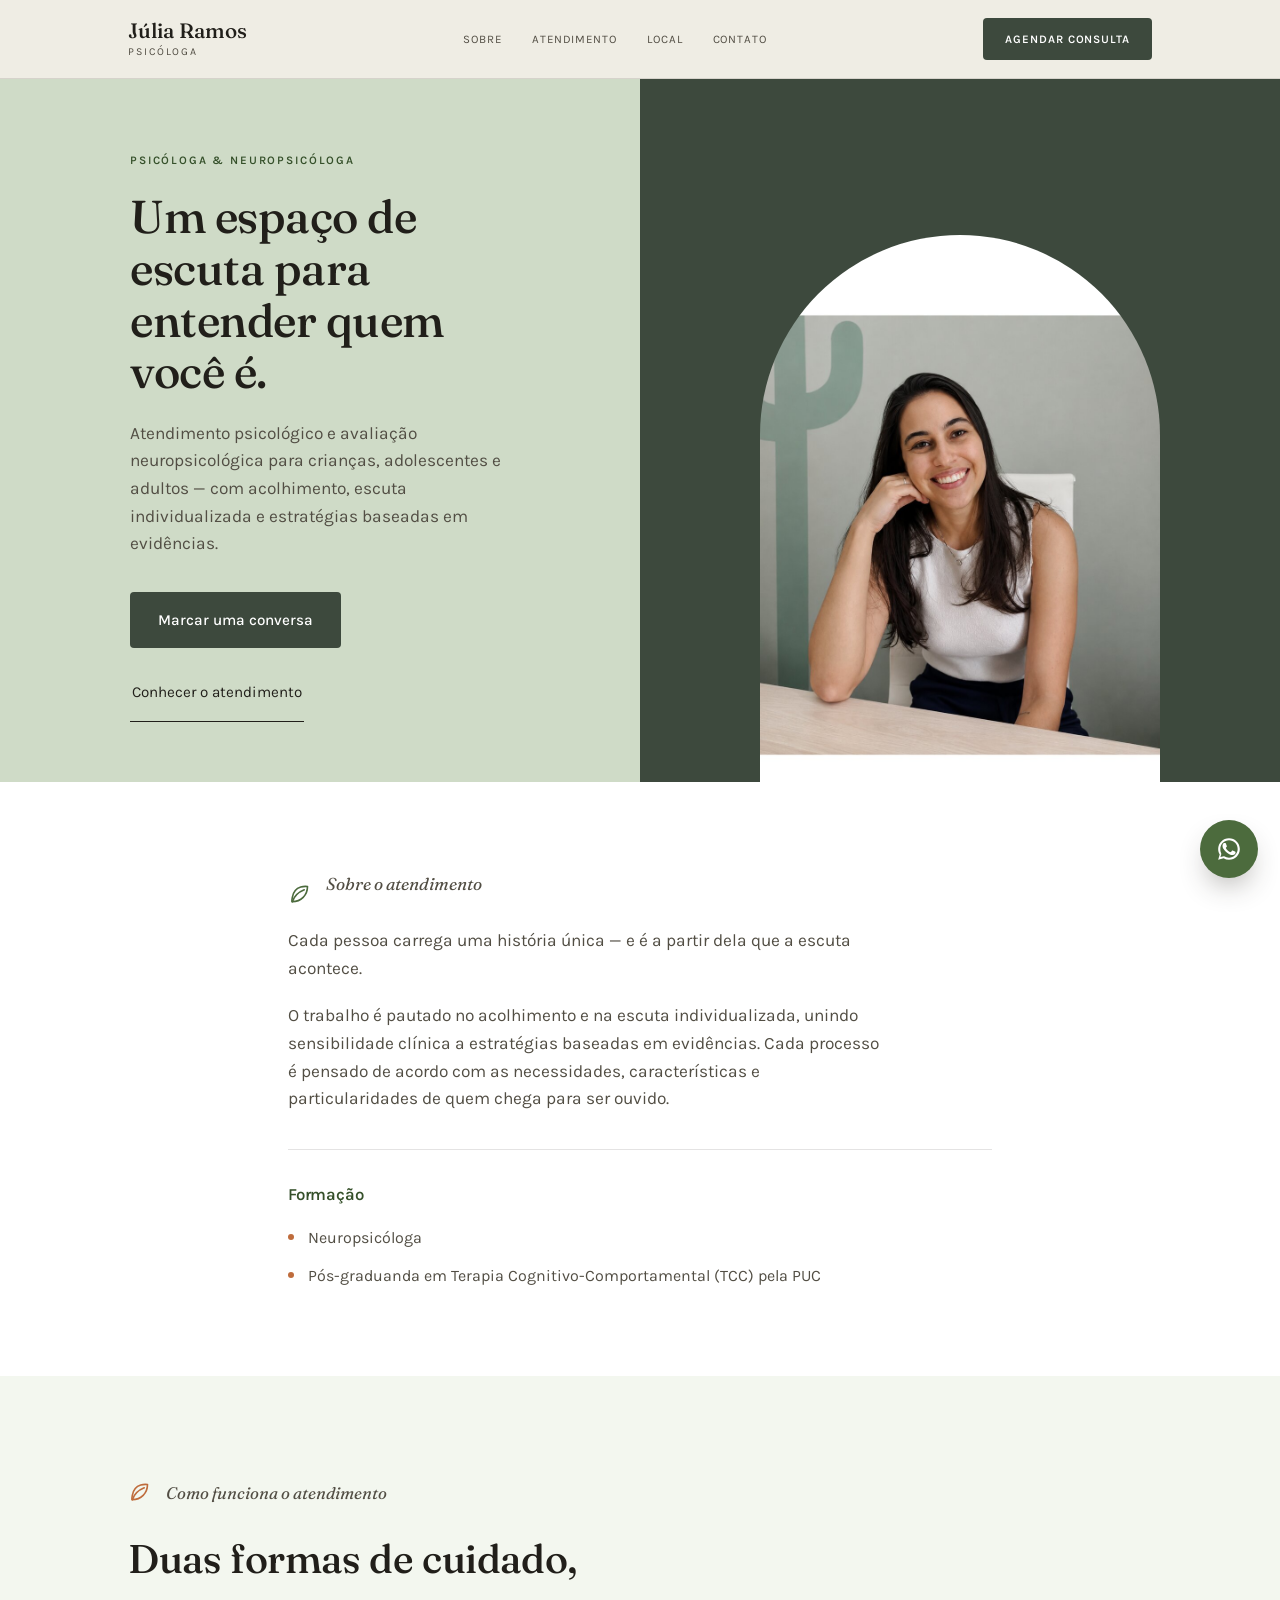
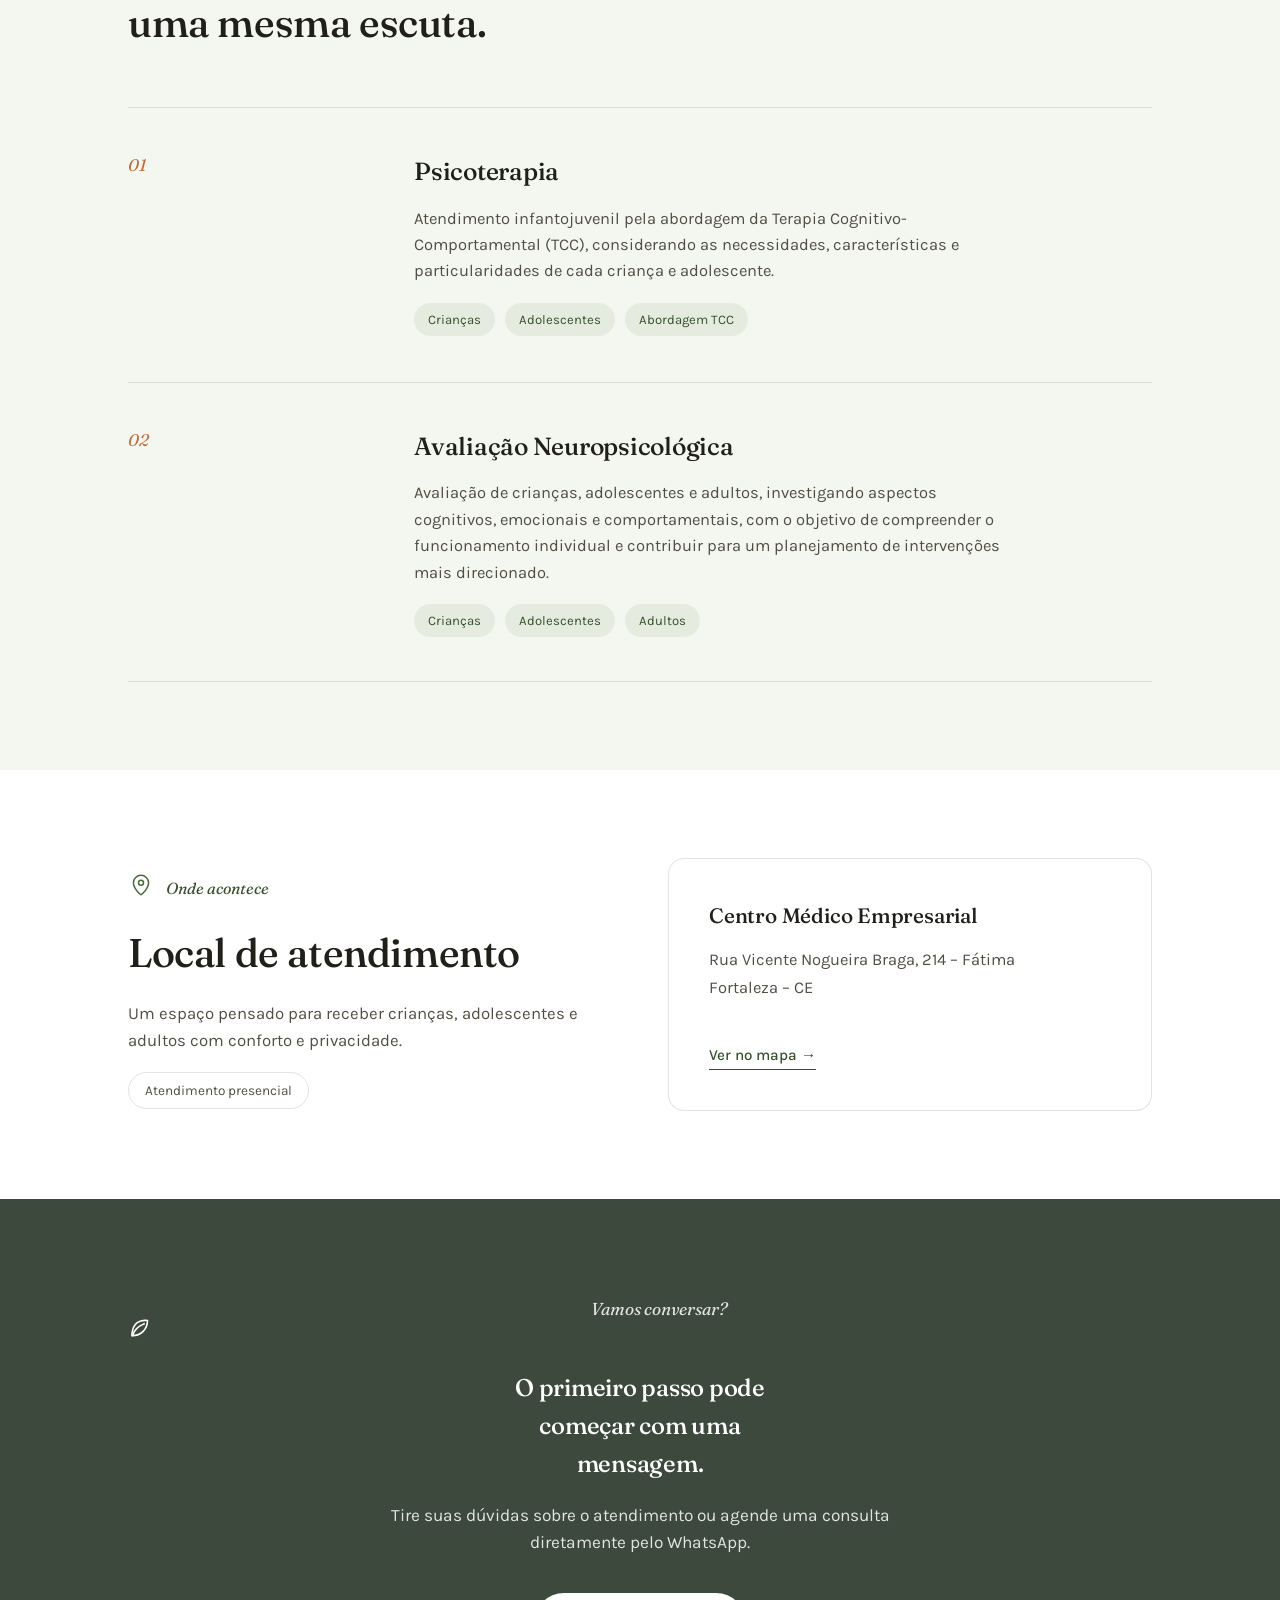
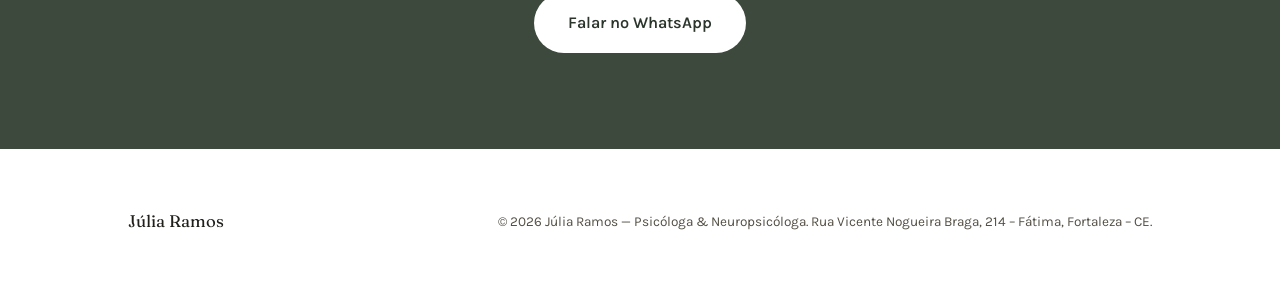
==== index.html @ c3bc4642 "corrige ícones ambíguos por folha simples" ====
<!DOCTYPE html>
<html lang="pt-BR">
<head>
<meta charset="UTF-8">
<meta name="viewport" content="width=device-width, initial-scale=1.0">
<title>Júlia Ramos | Psicóloga e Neuropsicóloga</title>
<meta name="description" content="Atendimento psicológico e avaliação neuropsicológica para crianças, adolescentes e adultos, em Fortaleza.">
<link rel="preconnect" href="https://fonts.googleapis.com">
<link rel="preconnect" href="https://fonts.gstatic.com" crossorigin>
<link href="https://fonts.googleapis.com/css2?family=Fraunces:ital,opsz,wght@0,9..144,300;0,9..144,400;0,9..144,500;0,9..144,600;1,9..144,400;1,9..144,500&family=Karla:wght@300;400;500;600&display=swap" rel="stylesheet">
<link rel="stylesheet" href="style.css">
</head>
<body>

<header>
  <div class="nav">
    <div class="brand">
      <span class="brand-name">Júlia Ramos</span>
      <span class="brand-sub">Psicóloga</span>
    </div>
    <nav class="links">
      <a href="#sobre">Sobre</a>
      <a href="#servicos">Atendimento</a>
      <a href="#local">Local</a>
      <a href="#contato">Contato</a>
    </nav>
    <a class="nav-cta" href="https://wa.me/558592596336" target="_blank" rel="noopener">Agendar consulta</a>
  </div>
</header>

<section class="hero-split">
  <div class="hero-left">
    <div class="hero-left-inner reveal">
      <p class="hero-eyebrow">Psicóloga &amp; Neuropsicóloga</p>
      <h1>Um espaço de escuta para entender quem você é.</h1>
      <p class="lede">Atendimento psicológico e avaliação neuropsicológica para crianças, adolescentes e adultos — com acolhimento, escuta individualizada e estratégias baseadas em evidências.</p>
      <div class="hero-actions">
        <a class="btn-primary" href="https://wa.me/558592596336" target="_blank" rel="noopener">
          Marcar uma conversa
        </a>
        <a class="btn-secondary" href="#servicos">Conhecer o atendimento</a>
      </div>
    </div>
  </div>
  <div class="hero-right">
    <div class="arch-photo">
      <img src="assets/foto-hero.jpg" alt="Júlia Ramos, psicóloga, sorrindo em seu consultório">
    </div>
  </div>
</section>

<section class="section" id="sobre">
  <div class="wrap about-grid">
    <div class="about-text reveal">
      <div class="kicker-row">
        <span class="scroll-icon" aria-hidden="true"><svg class="sway" viewBox="0 0 24 24" fill="none" stroke="var(--sage)" stroke-width="1.5" stroke-linecap="round" stroke-linejoin="round"><path d="M4 20c8 0 14-6 14-14 0 0-12-2-14 10-1 5 0 4 0 4z"/><path d="M4 20c2-6 6-9 11-11"/></svg></span>
        <p class="kicker">Sobre o atendimento</p>
      </div>
      <p>Cada pessoa carrega uma história única — e é a partir dela que a escuta acontece.</p>
      <p>O trabalho é pautado no acolhimento e na escuta individualizada, unindo sensibilidade clínica a estratégias baseadas em evidências. Cada processo é pensado de acordo com as necessidades, características e particularidades de quem chega para ser ouvido.</p>
      <div class="formacao">
        <h3>Formação</h3>
        <ul>
          <li>Neuropsicóloga</li>
          <li>Pós-graduanda em Terapia Cognitivo-Comportamental (TCC) pela PUC</li>
        </ul>
      </div>
    </div>
  </div>
</section>

<section class="section section-alt" id="servicos">
  <div class="wrap">
    <div class="section-head">
      <div class="kicker-row">
        <span class="scroll-icon" aria-hidden="true"><svg class="sway" viewBox="0 0 24 24" fill="none" stroke="var(--peach-deep)" stroke-width="1.5" stroke-linecap="round" stroke-linejoin="round"><path d="M4 20c8 0 14-6 14-14 0 0-12-2-14 10-1 5 0 4 0 4z"/><path d="M4 20c2-6 6-9 11-11"/></svg></span>
        <p class="kicker">Como funciona o atendimento</p>
      </div>
      <h2>Duas formas de cuidado, uma mesma escuta.</h2>
    </div>
    <div class="services">
      <div class="service-row reveal">
        <div class="service-num">01</div>
        <div>
          <h3>Psicoterapia</h3>
          <p>Atendimento infantojuvenil pela abordagem da Terapia Cognitivo-Comportamental (TCC), considerando as necessidades, características e particularidades de cada criança e adolescente.</p>
          <div class="service-tags">
            <span>Crianças</span>
            <span>Adolescentes</span>
            <span>Abordagem TCC</span>
          </div>
        </div>
      </div>
      <div class="service-row reveal" style="transition-delay:.12s;">
        <div class="service-num">02</div>
        <div>
          <h3>Avaliação Neuropsicológica</h3>
          <p>Avaliação de crianças, adolescentes e adultos, investigando aspectos cognitivos, emocionais e comportamentais, com o objetivo de compreender o funcionamento individual e contribuir para um planejamento de intervenções mais direcionado.</p>
          <div class="service-tags">
            <span>Crianças</span>
            <span>Adolescentes</span>
            <span>Adultos</span>
          </div>
        </div>
      </div>
    </div>
  </div>
</section>

<section class="section" id="local">
  <div class="wrap location-grid">
    <div class="reveal">
      <div class="kicker-row">
        <span class="scroll-icon" aria-hidden="true"><svg class="sway" viewBox="0 0 24 24" fill="none" stroke="var(--sage)" stroke-width="1.4" stroke-linecap="round"><path d="M12 21s-7-5.2-7-11a7 7 0 0114 0c0 5.8-7 11-7 11z"/><circle cx="12" cy="10" r="2.3"/></svg></span>
        <p class="kicker">Onde acontece</p>
      </div>
      <h2>Local de atendimento</h2>
      <p style="color:var(--ink-soft); margin-top:16px; font-size:1.05rem; max-width:48ch;">Um espaço pensado para receber crianças, adolescentes e adultos com conforto e privacidade.</p>
      <div class="modalities">
        <span>Atendimento presencial</span>
      </div>
    </div>
    <div class="location-card reveal" style="transition-delay:.12s;">
      <h3>Centro Médico Empresarial</h3>
      <p class="addr">Rua Vicente Nogueira Braga, 214 – Fátima<br>Fortaleza – CE</p>
      <a class="location-map-link" href="https://www.google.com/maps/search/?api=1&query=Rua+Vicente+Nogueira+Braga+214+F%C3%A1tima+Fortaleza" target="_blank" rel="noopener">
        Ver no mapa →
      </a>
    </div>
  </div>
</section>

<section class="cta-section" id="contato">
  <div class="wrap reveal">
    <div class="kicker-row" style="justify-content:center;">
      <span class="scroll-icon" aria-hidden="true"><svg class="sway" viewBox="0 0 24 24" fill="none" stroke="#fff" stroke-width="1.5" stroke-linecap="round" stroke-linejoin="round"><path d="M4 20c8 0 14-6 14-14 0 0-12-2-14 10-1 5 0 4 0 4z"/><path d="M4 20c2-6 6-9 11-11"/></svg></span>
      <p class="kicker" style="color:rgba(255,255,255,0.85);">Vamos conversar?</p>
    </div>
    <h2>O primeiro passo pode começar com uma mensagem.</h2>
    <p>Tire suas dúvidas sobre o atendimento ou agende uma consulta diretamente pelo WhatsApp.</p>
    <a class="btn-light" href="https://wa.me/558592596336" target="_blank" rel="noopener">
      Falar no WhatsApp
    </a>
  </div>
</section>

<footer>
  <div class="wrap footer-grid">
    <div class="footer-brand">
      <span class="brand-name" style="font-size:1.05rem;">Júlia Ramos</span>
    </div>
    <p class="fine">© 2026 Júlia Ramos — Psicóloga &amp; Neuropsicóloga. Rua Vicente Nogueira Braga, 214 – Fátima, Fortaleza – CE.</p>
  </div>
</footer>

<a class="wa-float" href="https://wa.me/558592596336" target="_blank" rel="noopener" aria-label="Conversar no WhatsApp">
  <svg viewBox="0 0 24 24" fill="currentColor"><path d="M17.472 14.382c-.297-.149-1.758-.867-2.03-.967-.273-.099-.471-.148-.67.15-.197.297-.767.966-.94 1.164-.173.199-.347.223-.644.075-.297-.15-1.255-.463-2.39-1.475-.883-.788-1.48-1.761-1.653-2.059-.173-.297-.018-.458.13-.606.134-.133.298-.347.446-.52.149-.174.198-.298.298-.497.099-.198.05-.371-.025-.52-.075-.149-.669-1.612-.916-2.207-.242-.579-.487-.5-.669-.51-.173-.008-.371-.01-.57-.01-.198 0-.52.074-.792.372-.272.297-1.04 1.016-1.04 2.479 0 1.462 1.065 2.875 1.213 3.074.149.198 2.096 3.2 5.077 4.487.709.306 1.262.489 1.694.625.712.226 1.36.194 1.872.118.571-.085 1.758-.719 2.006-1.413.248-.694.248-1.289.173-1.413-.074-.124-.272-.198-.57-.347z"/><path d="M12.001 2C6.478 2 2 6.478 2 12c0 1.887.525 3.649 1.436 5.152L2 22l4.973-1.406A9.96 9.96 0 0012 22c5.523 0 10-4.478 10-10S17.523 2 12.001 2zm0 18c-1.6 0-3.13-.418-4.467-1.213l-.32-.19-3.11.88.888-3.037-.208-.312A7.94 7.94 0 014 12c0-4.411 3.589-8 8.001-8C16.412 4 20 7.589 20 12s-3.588 8-7.999 8z"/></svg>
</a>

<script src="script.js"></script>
</body>
</html>
---- style.css ----
:root{
    --sage: #4c6b3d;
    --sage-deep: #35502a;
    --sage-pale: #cfdbc7;
    --charcoal: #3d493d;
    --charcoal-deep: #2b352c;
    --peach: #dd8f5f;
    --peach-deep: #bf6c3c;
    --sand: #ffffff;
    --sand-warm: #f3f7ef;
    --nav-bg: #eeece3;
    --ink: #211f1a;
    --ink-soft: #524e44;
    --line: rgba(33,31,26,0.12);
    --max: 1080px;
  }
  *{box-sizing:border-box;}
  html{scroll-behavior:smooth;}
  body{
    margin:0;
    background:var(--sand);
    color:var(--ink);
    font-family:'Karla', sans-serif;
    font-weight:400;
    line-height:1.6;
    -webkit-font-smoothing:antialiased;
  }
  h1,h2,h3,.serif{
    font-family:'Fraunces', serif;
    font-weight:500;
    letter-spacing:-0.01em;
    margin:0;
  }
  a{color:inherit;}
  img{max-width:100%;display:block;}
  .wrap{max-width:var(--max); margin:0 auto; padding:0 28px;}

  /* focus visibility */
  a:focus-visible, button:focus-visible{outline:2px solid var(--sage-deep); outline-offset:3px;}

  @media (prefers-reduced-motion: reduce){
    *{animation:none !important; transition:none !important;}
  }

  /* ---------- NAV ---------- */
  header{
    position:sticky; top:0; z-index:50;
    background:rgba(238,236,227,0.94);
    backdrop-filter:blur(6px);
    border-bottom:1px solid var(--line);
  }
  .nav{
    display:flex; align-items:center; justify-content:space-between;
    padding:18px 28px; max-width:var(--max); margin:0 auto;
  }
  .brand{display:flex; flex-direction:column; gap:1px; line-height:1;}
  .brand .brand-name{font-family:'Fraunces',serif; font-size:1.3rem; font-weight:500; color:var(--ink);}
  .brand .brand-sub{font-size:0.66rem; letter-spacing:0.18em; text-transform:uppercase; color:var(--ink-soft); margin-top:4px;}
  nav.links{display:flex; gap:30px; font-size:0.72rem; letter-spacing:0.08em; text-transform:uppercase;}
  nav.links a{text-decoration:none; color:var(--ink-soft); transition:color .2s;}
  nav.links a:hover{color:var(--sage-deep);}
  .nav-cta{
    display:inline-flex; align-items:center; gap:8px;
    background:var(--charcoal); color:#fff; text-decoration:none;
    padding:12px 22px; border-radius:4px; font-size:0.72rem; font-weight:600;
    letter-spacing:0.08em; text-transform:uppercase;
    transition:background .2s, transform .2s;
    white-space:nowrap;
  }
  .nav-cta:hover{background:var(--charcoal-deep); transform:translateY(-1px);}
  .menu-toggle{display:none;}

  /* ---------- HERO (split blocks) ---------- */
  .hero-split{
    display:grid; grid-template-columns:1fr 1fr;
    min-height:78vh;
  }
  .hero-left{
    background:var(--sage-pale);
    display:flex; align-items:center;
  }
  .hero-left-inner{
    max-width:460px; margin:0 auto; padding:60px 40px;
  }
  .hero-eyebrow{
    font-size:0.72rem; letter-spacing:0.16em; text-transform:uppercase;
    color:var(--sage-deep); font-weight:600;
  }
  .hero-left h1{
    font-size:clamp(2.3rem, 3.6vw, 3.15rem);
    line-height:1.12;
    color:var(--ink);
    margin-top:22px;
  }
  .hero-left p.lede{
    margin-top:22px; font-size:1.08rem; color:var(--ink-soft); max-width:42ch;
  }
  .hero-actions{display:flex; gap:16px; margin-top:34px; flex-wrap:wrap;}
  .btn-primary{
    display:inline-flex; align-items:center; gap:10px;
    background:var(--charcoal); color:#fff; text-decoration:none;
    padding:16px 28px; border-radius:4px; font-size:0.95rem; font-weight:500;
    transition:background .2s, transform .2s;
  }
  .btn-primary:hover{background:var(--charcoal-deep); transform:translateY(-1px);}
  .btn-secondary{
    display:inline-flex; align-items:center; gap:8px;
    color:var(--ink); text-decoration:none; border-bottom:1px solid var(--ink);
    padding:16px 2px; font-size:0.95rem;
    transition:opacity .2s;
  }
  .btn-secondary:hover{opacity:0.6;}

  .hero-right{
    background:var(--charcoal);
    display:flex; align-items:flex-end; justify-content:center;
    position:relative; overflow:hidden; padding-top:48px;
  }
  .arch-photo{
    width:74%; max-width:400px; aspect-ratio:3/4.1;
    border-radius:260px 260px 0 0; overflow:hidden;
  }
  .arch-photo img{width:100%; height:100%; object-fit:cover; object-position:top center;}

  /* decorative flourish echoing the logo mark */
  .bloom{position:absolute; opacity:0.5; pointer-events:none;}
  .bloom svg{width:100%; height:100%;}

  /* scroll-triggered botanical icon, echoing the head+flower mark in the logo */
  .kicker-row{display:flex; align-items:center; gap:12px; margin-bottom:10px;}
  .scroll-icon{
    display:inline-flex; width:26px; height:26px; flex-shrink:0;
    opacity:0; transform:scale(0.4) rotate(-30deg);
    transition:opacity .7s ease, transform .7s cubic-bezier(.34,1.56,.64,1);
  }
  .scroll-icon svg{width:100%; height:100%;}
  .scroll-icon.in-view{opacity:1; transform:scale(1) rotate(0deg);}
  .scroll-icon.in-view .sway{animation:sway 4.5s ease-in-out infinite;}

  /* scroll-reveal for content blocks (sections, cards, rows) */
  .reveal{
    opacity:0; transform:translateY(28px);
    transition:opacity .8s ease, transform .8s cubic-bezier(.22,.7,.25,1);
  }
  .reveal.in-view{opacity:1; transform:translateY(0);}
  .kicker{margin-bottom:0;}
  @keyframes sway{
    0%,100%{transform:rotate(-5deg);}
    50%{transform:rotate(5deg);}
  }

  /* ---------- SECTION HEADERS ---------- */
  .section{padding:88px 0;}
  .section-alt{background:var(--sand-warm);}
  .kicker{
    font-family:'Fraunces',serif; font-style:italic; color:var(--sage-deep);
    font-size:1rem; margin-bottom:10px;
  }
  .section h2{
    font-size:clamp(1.9rem, 3.4vw, 2.5rem); max-width:20ch;
  }
  .section-head{margin-bottom:52px; max-width:640px;}
  .section-head p{color:var(--ink-soft); margin-top:16px; font-size:1.05rem;}

  /* ---------- ABOUT ---------- */
  .about-grid{
    display:grid; grid-template-columns:1fr; gap:64px; align-items:start; max-width:760px;
  }
  .about-text p{font-size:1.08rem; color:var(--ink-soft); margin:0 0 20px; max-width:60ch;}
  .about-text p:first-child{
    font-family:'Fraunces',serif; font-size:1.3rem; color:var(--ink); font-weight:400; line-height:1.5;
  }
  .formacao{
    margin-top:36px; padding-top:32px; border-top:1px solid var(--line);
  }
  .formacao h3{font-size:1.05rem; font-family:'Karla',sans-serif; font-weight:600; text-transform:none; margin-bottom:16px; color:var(--sage-deep);}
  .formacao ul{list-style:none; padding:0; margin:0; display:flex; flex-direction:column; gap:12px;}
  .formacao li{
    display:flex; gap:14px; font-size:1rem; color:var(--ink-soft);
  }
  .formacao li::before{
    content:""; width:6px; height:6px; border-radius:50%; background:var(--peach-deep);
    margin-top:9px; flex-shrink:0;
  }

  /* ---------- SERVICES ---------- */
  .services{display:flex; flex-direction:column; gap:2px;}
  .service-row{
    display:grid; grid-template-columns:0.5fr 1.5fr; gap:40px;
    padding:44px 0; border-top:1px solid var(--line);
  }
  .services .service-row:last-child{border-bottom:1px solid var(--line);}
  .service-num{
    font-family:'Fraunces',serif; font-style:italic; font-size:1.05rem; color:var(--peach-deep);
  }
  .service-row h3{font-size:1.55rem; margin-bottom:14px;}
  .service-row p{color:var(--ink-soft); font-size:1.03rem; max-width:60ch; margin:0;}
  .service-tags{display:flex; gap:10px; margin-top:18px; flex-wrap:wrap;}
  .service-tags span{
    font-size:0.82rem; color:var(--sage-deep); background:rgba(133,150,115,0.12);
    padding:6px 14px; border-radius:100px;
  }

  /* ---------- LOCATION ---------- */
  .location-grid{
    display:grid; grid-template-columns:1fr 1fr; gap:56px; align-items:center;
  }
  .location-card{
    background:var(--sand); border:1px solid var(--line); border-radius:16px; padding:40px;
  }
  .location-card h3{font-size:1.3rem; margin-bottom:6px;}
  .location-card .addr{color:var(--ink-soft); font-size:1.03rem; margin-top:14px; line-height:1.7;}
  .location-map-link{
    display:inline-flex; align-items:center; gap:8px; margin-top:24px;
    color:var(--sage-deep); text-decoration:none; font-size:0.95rem; font-weight:500;
    border-bottom:1px solid var(--sage-deep); padding-bottom:2px;
  }
  .modalities{display:flex; gap:12px; margin-top:8px; flex-wrap:wrap;}
  .modalities span{
    font-size:0.85rem; padding:7px 16px; border-radius:100px; border:1px solid var(--line); color:var(--ink-soft);
  }

  /* ---------- CTA / CONTACT ---------- */
  .cta-section{
    background:var(--charcoal); color:#fff; padding:96px 0; text-align:center; position:relative; overflow:hidden;
  }
  .cta-section h2{color:#fff; margin:0 auto 18px; max-width:18ch;}
  .cta-section p{color:rgba(255,255,255,0.85); max-width:50ch; margin:0 auto 36px; font-size:1.08rem;}
  .btn-light{
    display:inline-flex; align-items:center; gap:10px;
    background:#fff; color:var(--charcoal-deep); text-decoration:none;
    padding:17px 34px; border-radius:100px; font-size:1.02rem; font-weight:600;
    transition:transform .2s, box-shadow .2s;
  }
  .btn-light:hover{transform:translateY(-2px); box-shadow:0 14px 30px -12px rgba(0,0,0,0.35);}

  /* ---------- FOOTER ---------- */
  footer{padding:48px 0; }
  .footer-grid{
    display:flex; justify-content:space-between; align-items:center; flex-wrap:wrap; gap:20px;
  }
  .footer-brand{display:flex; align-items:center; gap:10px; font-family:'Fraunces',serif; font-size:1.05rem;}
  .footer-brand img{height:26px;}
  footer .fine{color:var(--ink-soft); font-size:0.85rem;}

  /* whatsapp floating button (mobile-friendly) */
  .wa-float{
    position:fixed; bottom:22px; right:22px; z-index:60;
    background:var(--sage); color:#fff; width:58px; height:58px; border-radius:50%;
    display:flex; align-items:center; justify-content:center;
    box-shadow:0 14px 30px -10px rgba(46,43,36,0.45);
    text-decoration:none; transition:transform .2s, background .2s;
  }
  .wa-float:hover{background:var(--sage-deep); transform:scale(1.06);}
  .wa-float svg{width:26px; height:26px;}

  /* ---------- RESPONSIVE ---------- */
  @media (max-width: 860px){
    nav.links{display:none;}
    .hero-split{grid-template-columns:1fr; min-height:auto;}
    .hero-left-inner{padding:56px 28px 44px; max-width:100%;}
    .hero-right{padding-top:0; min-height:380px;}
    .arch-photo{width:66%; max-width:300px; margin-top:36px;}
    .about-grid{gap:36px;}
    .service-row{grid-template-columns:1fr; gap:12px;}
    .location-grid{grid-template-columns:1fr; gap:32px;}
    .section{padding:64px 0;}
  }
  @media (max-width: 480px){
    .wrap{padding:0 20px;}
    .hero-actions{flex-direction:column; align-items:flex-start;}
    .nav{padding:14px 20px;}
  }
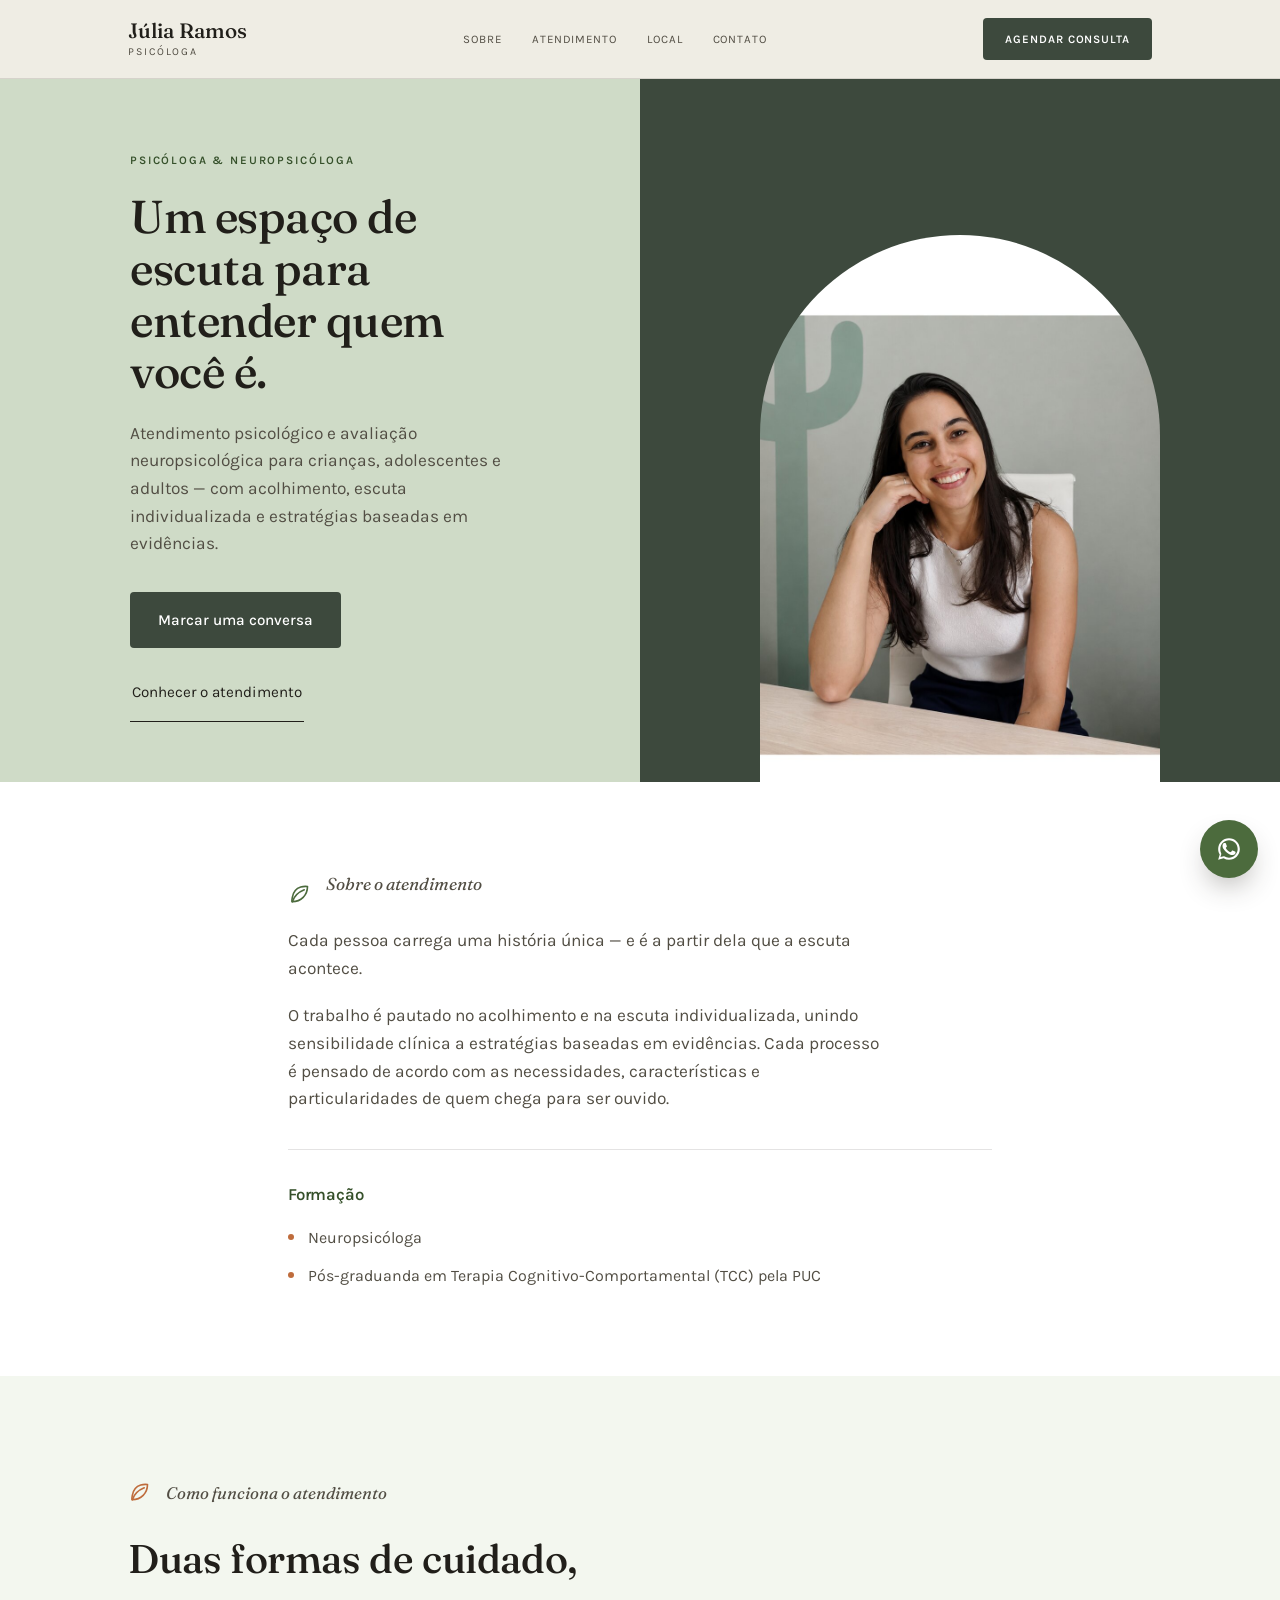
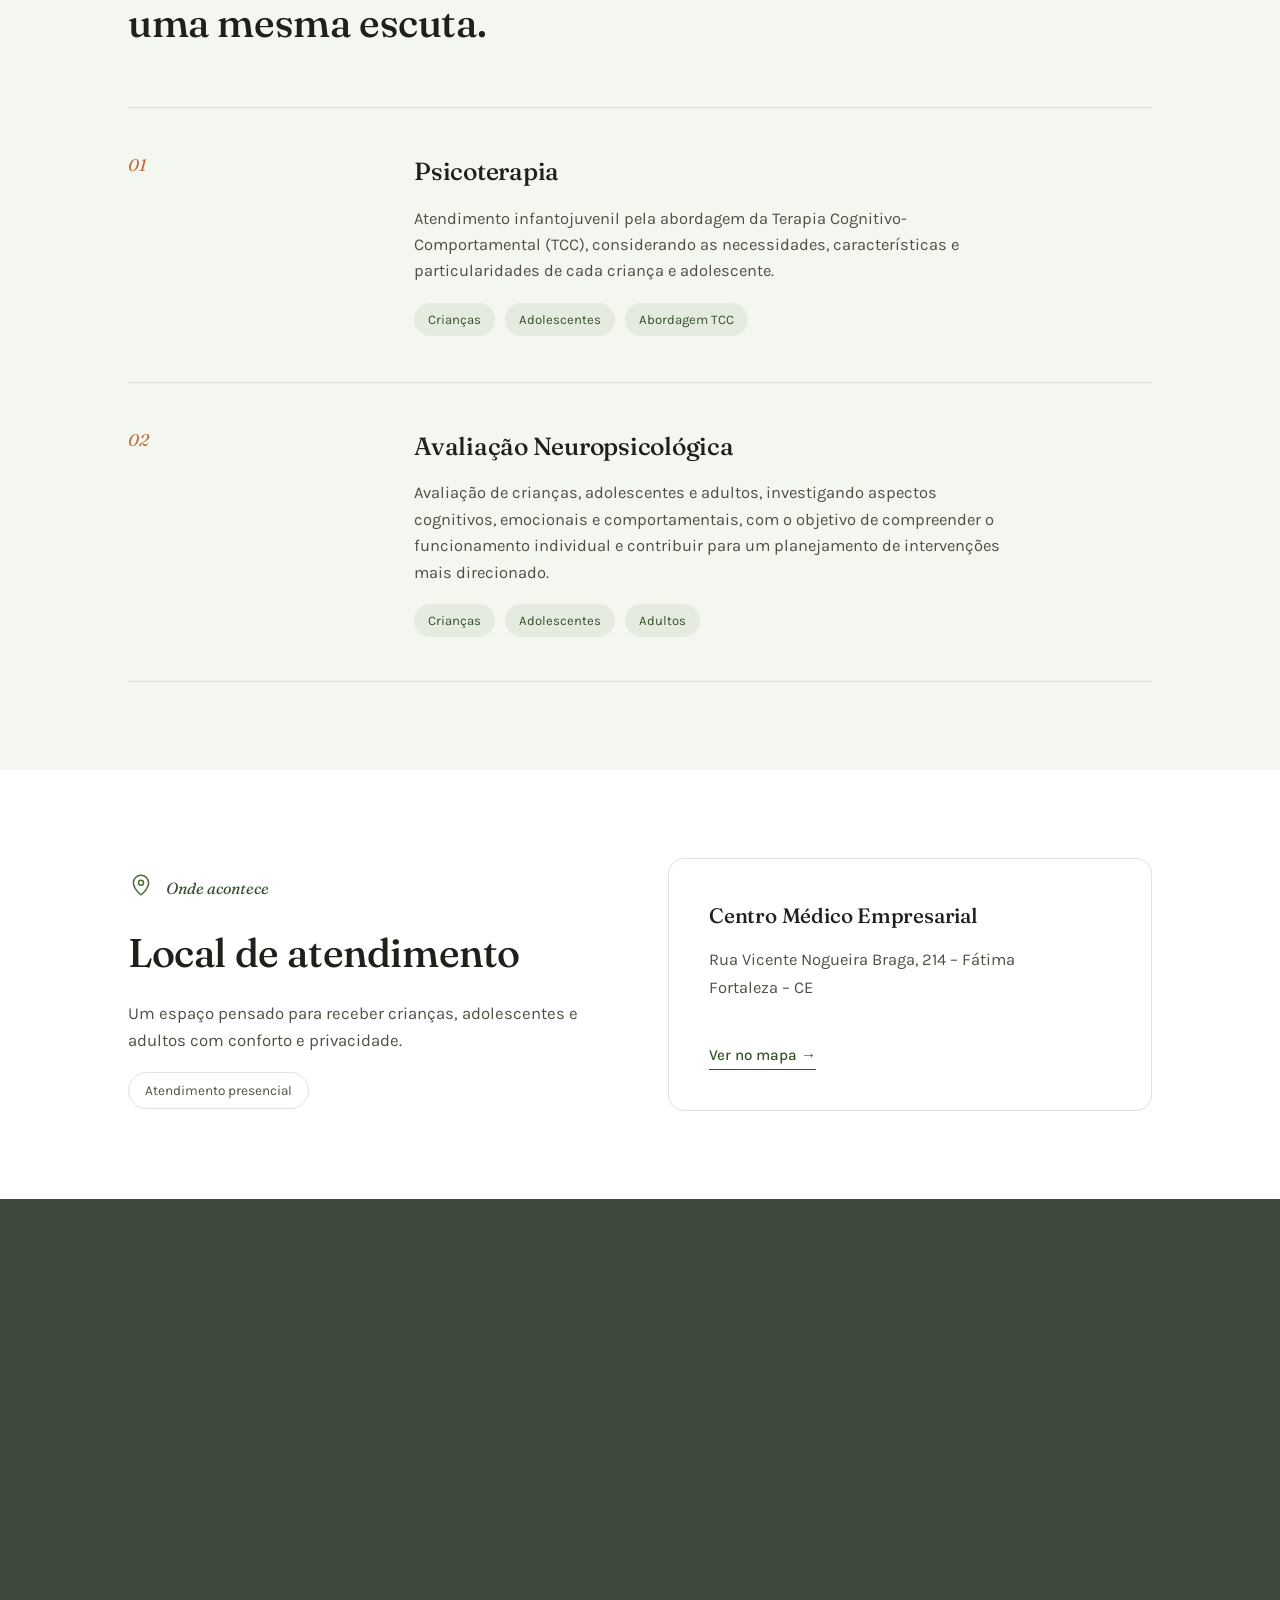
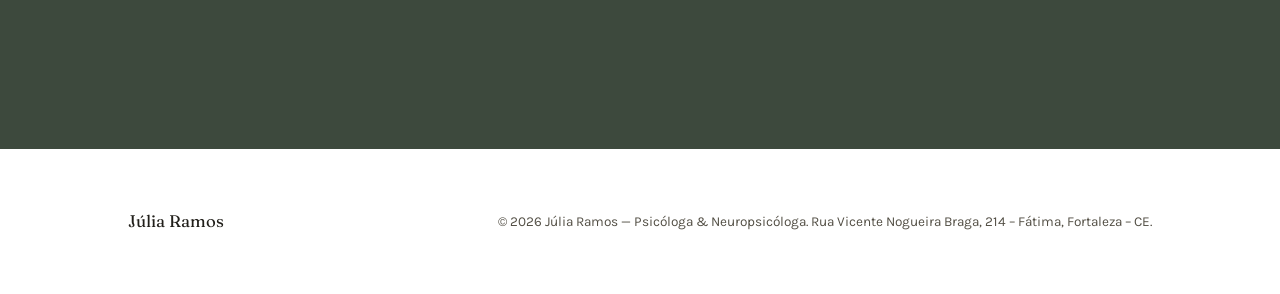
==== commit a09327d4: "adiciona SEO: sitemap, robots.txt, og tags e dados estruturados" ====
--- a/index.html
+++ b/index.html
@@ -5,7 +5,31 @@
 <meta name="viewport" content="width=device-width, initial-scale=1.0">
 <title>Júlia Ramos | Psicóloga e Neuropsicóloga</title>
 <meta name="description" content="Atendimento psicológico e avaliação neuropsicológica para crianças, adolescentes e adultos, em Fortaleza.">
-<link rel="preconnect" href="https://fonts.googleapis.com">
+<link rel="canonical" href="https://julia-ramos.netlify.app/">
+<meta property="og:type" content="website">
+<meta property="og:title" content="Júlia Ramos | Psicóloga e Neuropsicóloga">
+<meta property="og:description" content="Atendimento psicológico e avaliação neuropsicológica para crianças, adolescentes e adultos, em Fortaleza.">
+<meta property="og:url" content="https://julia-ramos.netlify.app/">
+<meta property="og:image" content="https://julia-ramos.netlify.app/assets/foto-hero.jpg">
+<meta property="og:locale" content="pt_BR">
+<meta name="twitter:card" content="summary_large_image">
+<script type="application/ld+json">
+{
+  "@context": "https://schema.org",
+  "@type": "MedicalBusiness",
+  "name": "Júlia Ramos - Psicóloga e Neuropsicóloga",
+  "url": "https://julia-ramos.netlify.app/",
+  "image": "https://julia-ramos.netlify.app/assets/foto-hero.jpg",
+  "description": "Atendimento psicológico e avaliação neuropsicológica para crianças, adolescentes e adultos.",
+  "address": {
+    "@type": "PostalAddress",
+    "streetAddress": "Rua Vicente Nogueira Braga, 214",
+    "addressLocality": "Fortaleza",
+    "addressRegion": "CE",
+    "addressCountry": "BR"
+  }
+}
+</script><link rel="preconnect" href="https://fonts.googleapis.com">
 <link rel="preconnect" href="https://fonts.gstatic.com" crossorigin>
 <link href="https://fonts.googleapis.com/css2?family=Fraunces:ital,opsz,wght@0,9..144,300;0,9..144,400;0,9..144,500;0,9..144,600;1,9..144,400;1,9..144,500&family=Karla:wght@300;400;500;600&display=swap" rel="stylesheet">
 <link rel="stylesheet" href="style.css">
@@ -24,7 +48,7 @@
       <a href="#local">Local</a>
       <a href="#contato">Contato</a>
     </nav>
-    <a class="nav-cta" href="https://wa.me/558592596336" target="_blank" rel="noopener">Agendar consulta</a>
+    <a class="nav-cta" href="https://wa.me/558592596336?text=Ol%C3%A1%2C%20J%C3%BAlia%21%20Encontrei%20seu%20site%20e%20gostaria%20de%20agendar%20uma%20consulta." target="_blank" rel="noopener">Agendar consulta</a>
   </div>
 </header>
 
@@ -35,7 +59,7 @@
       <h1>Um espaço de escuta para entender quem você é.</h1>
       <p class="lede">Atendimento psicológico e avaliação neuropsicológica para crianças, adolescentes e adultos — com acolhimento, escuta individualizada e estratégias baseadas em evidências.</p>
       <div class="hero-actions">
-        <a class="btn-primary" href="https://wa.me/558592596336" target="_blank" rel="noopener">
+        <a class="btn-primary" href="https://wa.me/558592596336?text=Ol%C3%A1%2C%20J%C3%BAlia%21%20Encontrei%20seu%20site%20e%20gostaria%20de%20agendar%20uma%20consulta." target="_blank" rel="noopener">
           Marcar uma conversa
         </a>
         <a class="btn-secondary" href="#servicos">Conhecer o atendimento</a>
@@ -138,7 +162,7 @@
     </div>
     <h2>O primeiro passo pode começar com uma mensagem.</h2>
     <p>Tire suas dúvidas sobre o atendimento ou agende uma consulta diretamente pelo WhatsApp.</p>
-    <a class="btn-light" href="https://wa.me/558592596336" target="_blank" rel="noopener">
+    <a class="btn-light" href="https://wa.me/558592596336?text=Ol%C3%A1%2C%20J%C3%BAlia%21%20Encontrei%20seu%20site%20e%20gostaria%20de%20agendar%20uma%20consulta." target="_blank" rel="noopener">
       Falar no WhatsApp
     </a>
   </div>
@@ -153,7 +177,7 @@
   </div>
 </footer>
 
-<a class="wa-float" href="https://wa.me/558592596336" target="_blank" rel="noopener" aria-label="Conversar no WhatsApp">
+<a class="wa-float" href="https://wa.me/558592596336?text=Ol%C3%A1%2C%20J%C3%BAlia%21%20Encontrei%20seu%20site%20e%20gostaria%20de%20agendar%20uma%20consulta." target="_blank" rel="noopener" aria-label="Conversar no WhatsApp">
   <svg viewBox="0 0 24 24" fill="currentColor"><path d="M17.472 14.382c-.297-.149-1.758-.867-2.03-.967-.273-.099-.471-.148-.67.15-.197.297-.767.966-.94 1.164-.173.199-.347.223-.644.075-.297-.15-1.255-.463-2.39-1.475-.883-.788-1.48-1.761-1.653-2.059-.173-.297-.018-.458.13-.606.134-.133.298-.347.446-.52.149-.174.198-.298.298-.497.099-.198.05-.371-.025-.52-.075-.149-.669-1.612-.916-2.207-.242-.579-.487-.5-.669-.51-.173-.008-.371-.01-.57-.01-.198 0-.52.074-.792.372-.272.297-1.04 1.016-1.04 2.479 0 1.462 1.065 2.875 1.213 3.074.149.198 2.096 3.2 5.077 4.487.709.306 1.262.489 1.694.625.712.226 1.36.194 1.872.118.571-.085 1.758-.719 2.006-1.413.248-.694.248-1.289.173-1.413-.074-.124-.272-.198-.57-.347z"/><path d="M12.001 2C6.478 2 2 6.478 2 12c0 1.887.525 3.649 1.436 5.152L2 22l4.973-1.406A9.96 9.96 0 0012 22c5.523 0 10-4.478 10-10S17.523 2 12.001 2zm0 18c-1.6 0-3.13-.418-4.467-1.213l-.32-.19-3.11.88.888-3.037-.208-.312A7.94 7.94 0 014 12c0-4.411 3.589-8 8.001-8C16.412 4 20 7.589 20 12s-3.588 8-7.999 8z"/></svg>
 </a>
 
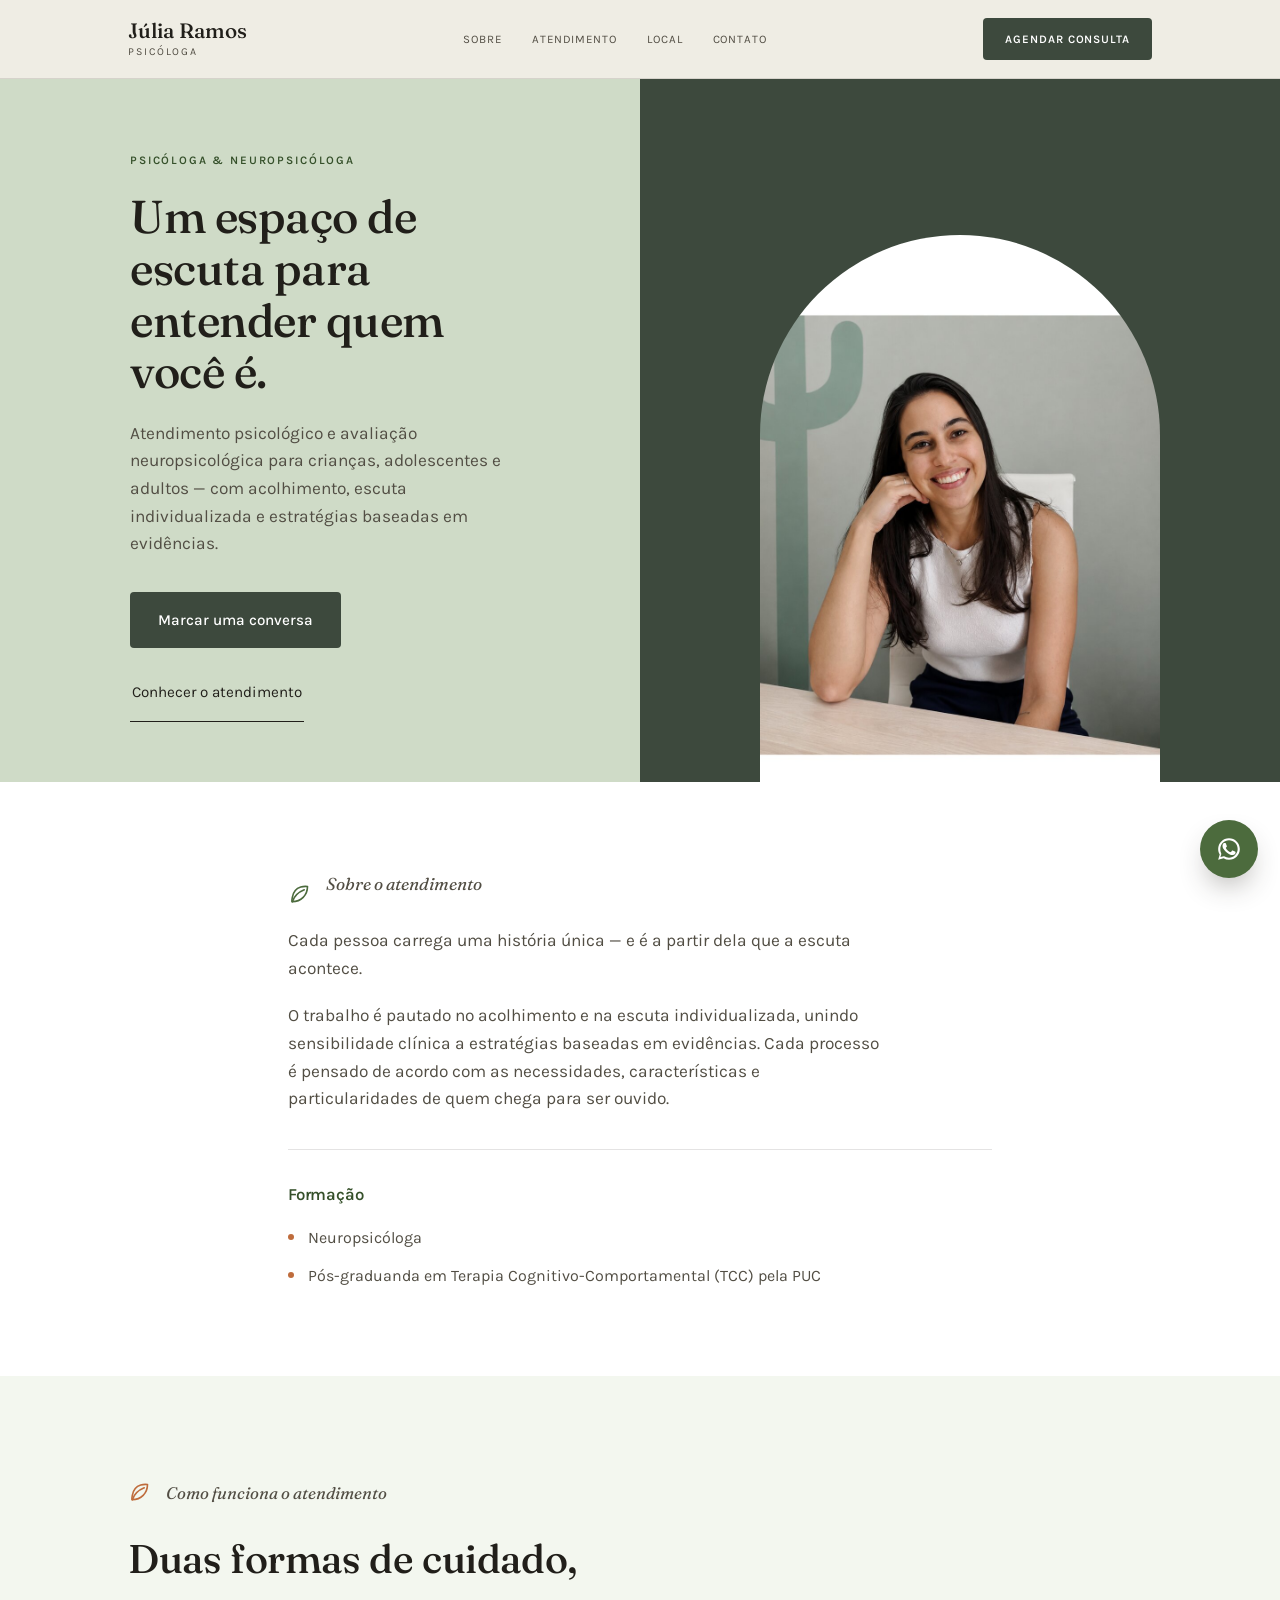
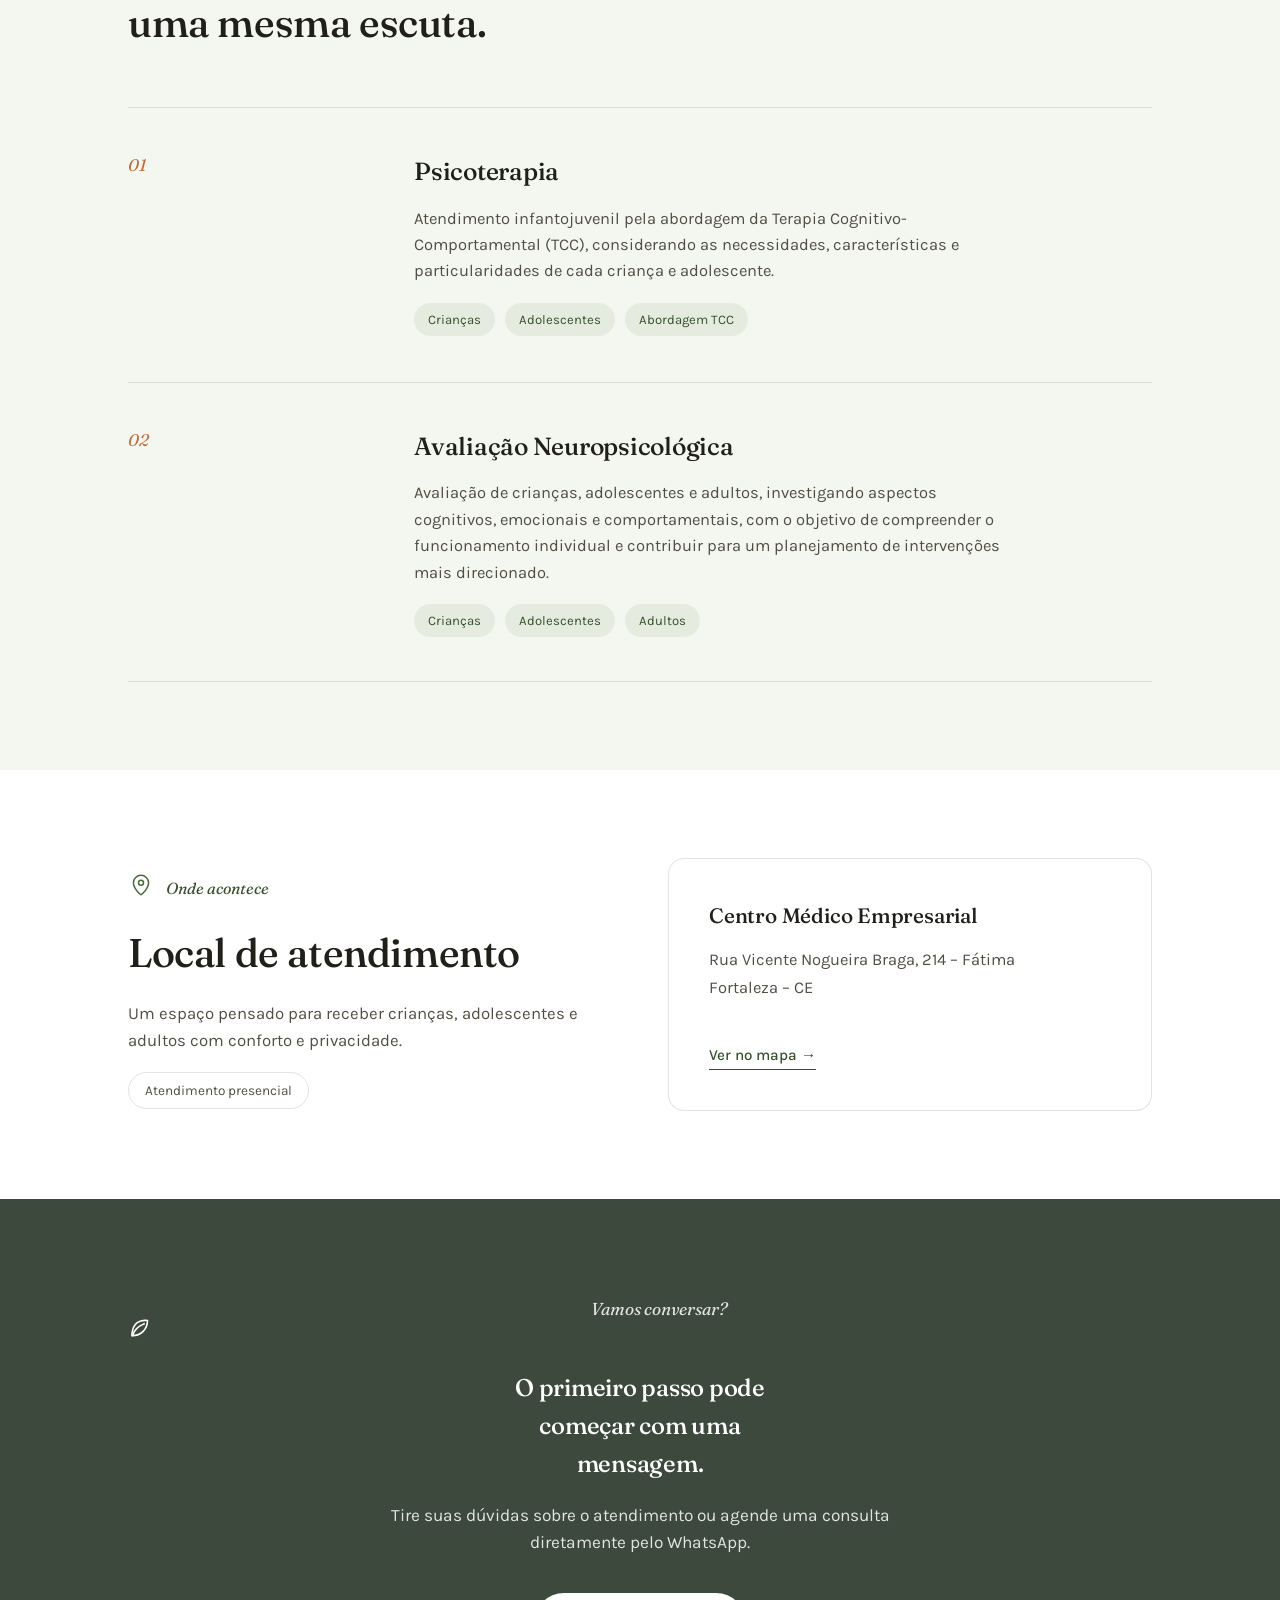
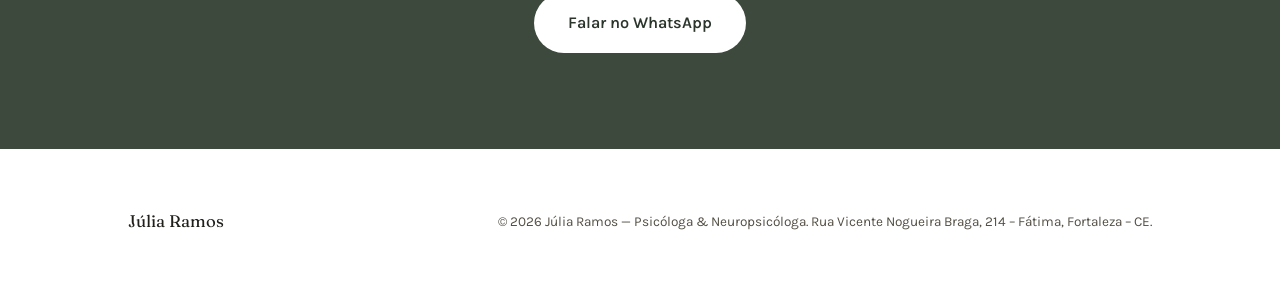
==== commit 53984739: "adiciona favicon do site" ====
--- a/index.html
+++ b/index.html
@@ -33,6 +33,10 @@
 <link rel="preconnect" href="https://fonts.gstatic.com" crossorigin>
 <link href="https://fonts.googleapis.com/css2?family=Fraunces:ital,opsz,wght@0,9..144,300;0,9..144,400;0,9..144,500;0,9..144,600;1,9..144,400;1,9..144,500&family=Karla:wght@300;400;500;600&display=swap" rel="stylesheet">
 <link rel="stylesheet" href="style.css">
+<link rel="icon" type="image/png" sizes="32x32" href="assets/favicon-32.png">
+<link rel="icon" type="image/png" sizes="16x16" href="assets/favicon-16.png">
+<link rel="apple-touch-icon" sizes="180x180" href="assets/apple-touch-icon.png">
+<link rel="icon" type="image/png" sizes="512x512" href="assets/favicon-512.png">
 </head>
 <body>
 
